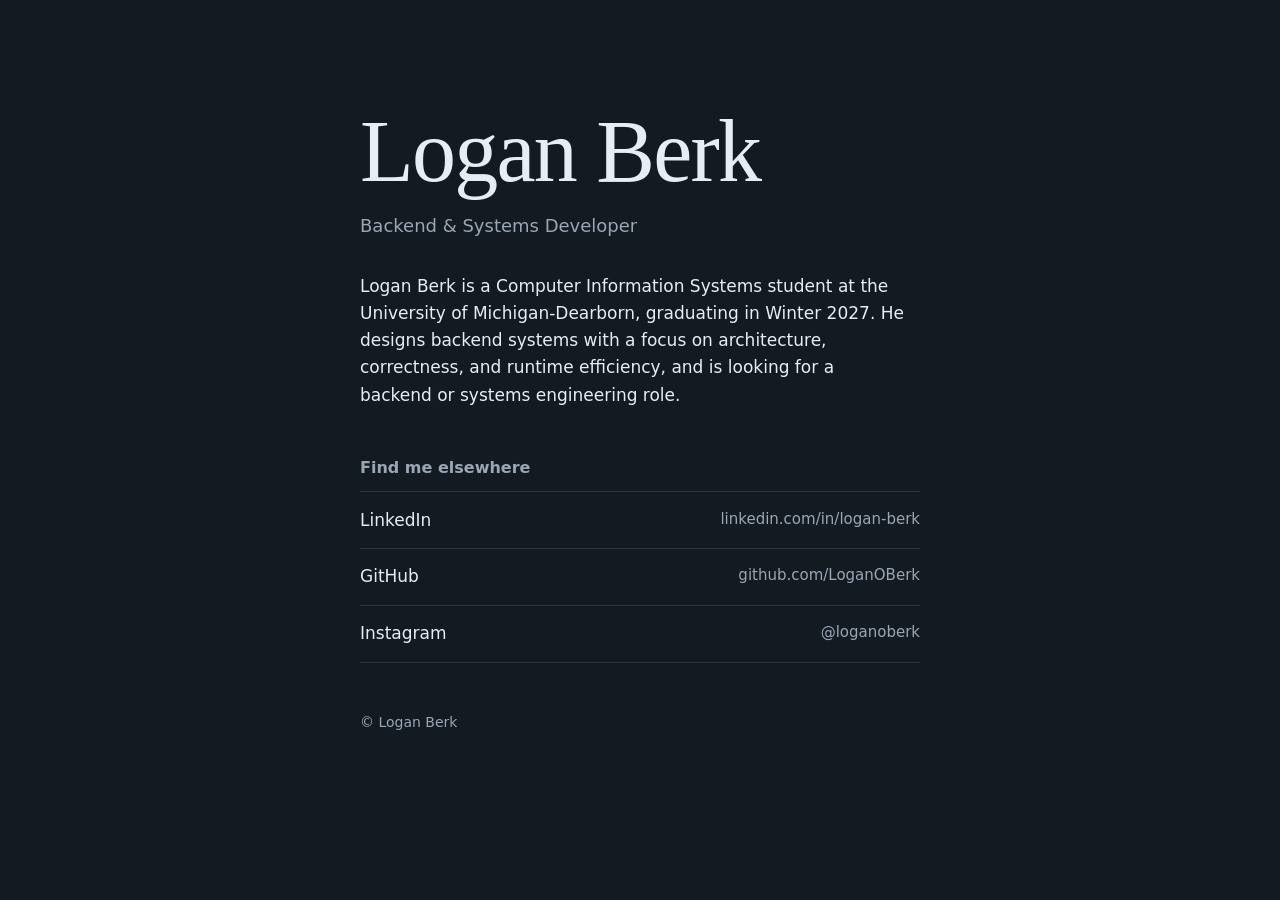
==== docs/index.html @ 921653a0 "Seperated css styles into seperate stylesheet and forced site to always be dark mode" ====
<!DOCTYPE html>
<html lang="en">
  <head>
    <meta charset="utf-8">
    <meta name="viewport" content="width=device-width, initial-scale=1">
    <title>Logan Berk | Backend &amp; Systems Developer</title>
    <meta name="description" content="Logan Berk is a backend and systems developer and Computer Information Systems student at the University of Michigan-Dearborn. Find Logan’s profiles and work here.">
    <link rel="canonical" href="https://loganoberk.github.io/">
    <link rel="stylesheet" href="style.css">

    <!-- Person schema: tells Google these profiles all belong to the same person.
        Replace every YOUR-... placeholder, and delete any profile you don't have. -->
    <script type="application/ld+json">
    {
      "@context": "https://schema.org",
      "@type": "Person",
      "name": "Logan Berk",
      "jobTitle": "Backend & Systems Developer",
      "affiliation": {
        "@type": "CollegeOrUniversity",
        "name": "University of Michigan-Dearborn"
      },
      "url": "https://loganoberk.github.io/",
      "sameAs": [
        "https://www.linkedin.com/in/logan-berk",
        "https://github.com/LoganOBerk",
        "https://www.instagram.com/loganoberk"
      ]
    }
    </script>


  </head>

  
  <body>
    <main>
      <h1>Logan Berk</h1>
      <p class="role">Backend &amp; Systems Developer</p>
      <p class="bio">Logan Berk is a Computer Information Systems student at the University of Michigan-Dearborn, graduating in Winter 2027. He designs backend systems with a focus on architecture, correctness, and runtime efficiency, and is looking for a backend or systems engineering role.</p>

      <h2>Find me elsewhere</h2>
      <ul>
        <li><a href="https://www.linkedin.com/in/logan-berk" rel="me"><span>LinkedIn</span><span>linkedin.com/in/logan-berk</span></a></li>
        <li><a href="https://github.com/LoganOBerk" rel="me"><span>GitHub</span><span>github.com/LoganOBerk</span></a></li>
        <li><a href="https://www.instagram.com/loganoberk" rel="me"><span>Instagram</span><span>@loganoberk</span></a></li>
      </ul>

      <footer>© Logan Berk</footer>
    </main>
  </body>
</html>
---- docs/style.css ----
:root {
    --bg: #141a22;
    --ink: #e8edf3;
    --muted: #9aa6b4;
    --accent: #8fb0ff;
    --line: #2b3541;
    color-scheme: dark;
}


* {
    box-sizing: border-box;
}


html {
    scroll-padding-top: 1rem;
}


body {
    margin: 0;
    background: var(--bg);
    color: var(--ink);
    font: 1.0625rem/1.6 system-ui, -apple-system, "Segoe UI", Roboto, sans-serif;
}


main {
    max-width: 38rem;
    margin: 0 auto;
    padding: 12vh 1.5rem 4rem;
}


h1 {
    font: 400 clamp(3rem, 12vw, 5.5rem)/1 Georgia, "Iowan Old Style", "Times New Roman", serif;
    letter-spacing: -0.02em;
    margin: 0 0 1rem;
}


.role {
    color: var(--muted);
    margin: 0 0 2rem;
    font-size: 1.125rem;
}


.bio {
    margin: 0 0 3rem;
    max-width: 34rem;
}


h2 {
    font: 600 1rem/1.4 system-ui, sans-serif;
    margin: 0 0 0.75rem;
    color: var(--muted);
}


ul {
    list-style: none;
    margin: 0;
    padding: 0;
    border-top: 1px solid var(--line);
}


li {
    border-bottom: 1px solid var(--line);
}


a {
    display: flex;
    justify-content: space-between;
    padding: 0.9rem 0;
    color: var(--ink);
    text-decoration: none;
}


a span:last-child {
    color: var(--muted);
    font-size: 0.9375rem;
}


a:hover span:first-child,
a:focus-visible span:first-child {
    color: var(--accent);
    text-decoration: underline;
}


a:focus-visible {
    outline: 2px solid var(--accent);
    outline-offset: 2px;
}


footer {
    margin-top: 3rem;
    color: var(--muted);
    font-size: 0.875rem;
}
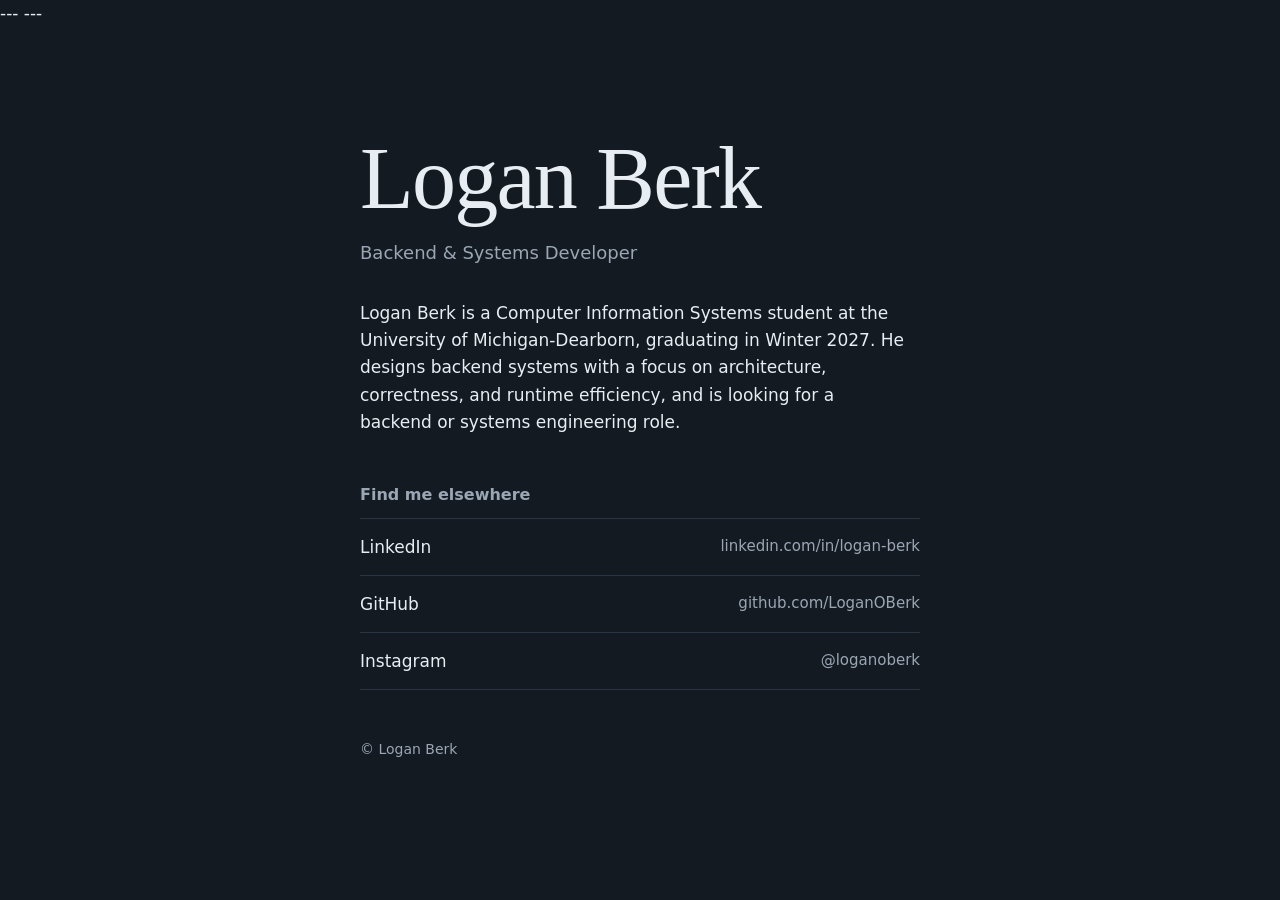
==== commit 7d93b094: "Made my google friendly schema seperate from the html" ====
--- a/docs/index.html
+++ b/docs/index.html
@@ -1,3 +1,5 @@
+---
+---
 <!DOCTYPE html>
 <html lang="en">
   <head>
@@ -7,32 +9,10 @@
     <meta name="description" content="Logan Berk is a backend and systems developer and Computer Information Systems student at the University of Michigan-Dearborn. Find Logan’s profiles and work here.">
     <link rel="canonical" href="https://loganoberk.github.io/">
     <link rel="stylesheet" href="style.css">
-
-    <!-- Person schema: tells Google these profiles all belong to the same person.
-        Replace every YOUR-... placeholder, and delete any profile you don't have. -->
-    <script type="application/ld+json">
-    {
-      "@context": "https://schema.org",
-      "@type": "Person",
-      "name": "Logan Berk",
-      "jobTitle": "Backend & Systems Developer",
-      "affiliation": {
-        "@type": "CollegeOrUniversity",
-        "name": "University of Michigan-Dearborn"
-      },
-      "url": "https://loganoberk.github.io/",
-      "sameAs": [
-        "https://www.linkedin.com/in/logan-berk",
-        "https://github.com/LoganOBerk",
-        "https://www.instagram.com/loganoberk"
-      ]
-    }
-    </script>
+    <script type="application/ld+json">{{site.data.schema | jsonify}}</script>
+  </head>
 
 
-  </head>
-
-  
   <body>
     <main>
       <h1>Logan Berk</h1>
@@ -46,7 +26,7 @@
         <li><a href="https://www.instagram.com/loganoberk" rel="me"><span>Instagram</span><span>@loganoberk</span></a></li>
       </ul>
 
-      <footer>© Logan Berk</footer>
+      <footer>&copy; Logan Berk</footer>
     </main>
   </body>
 </html>
